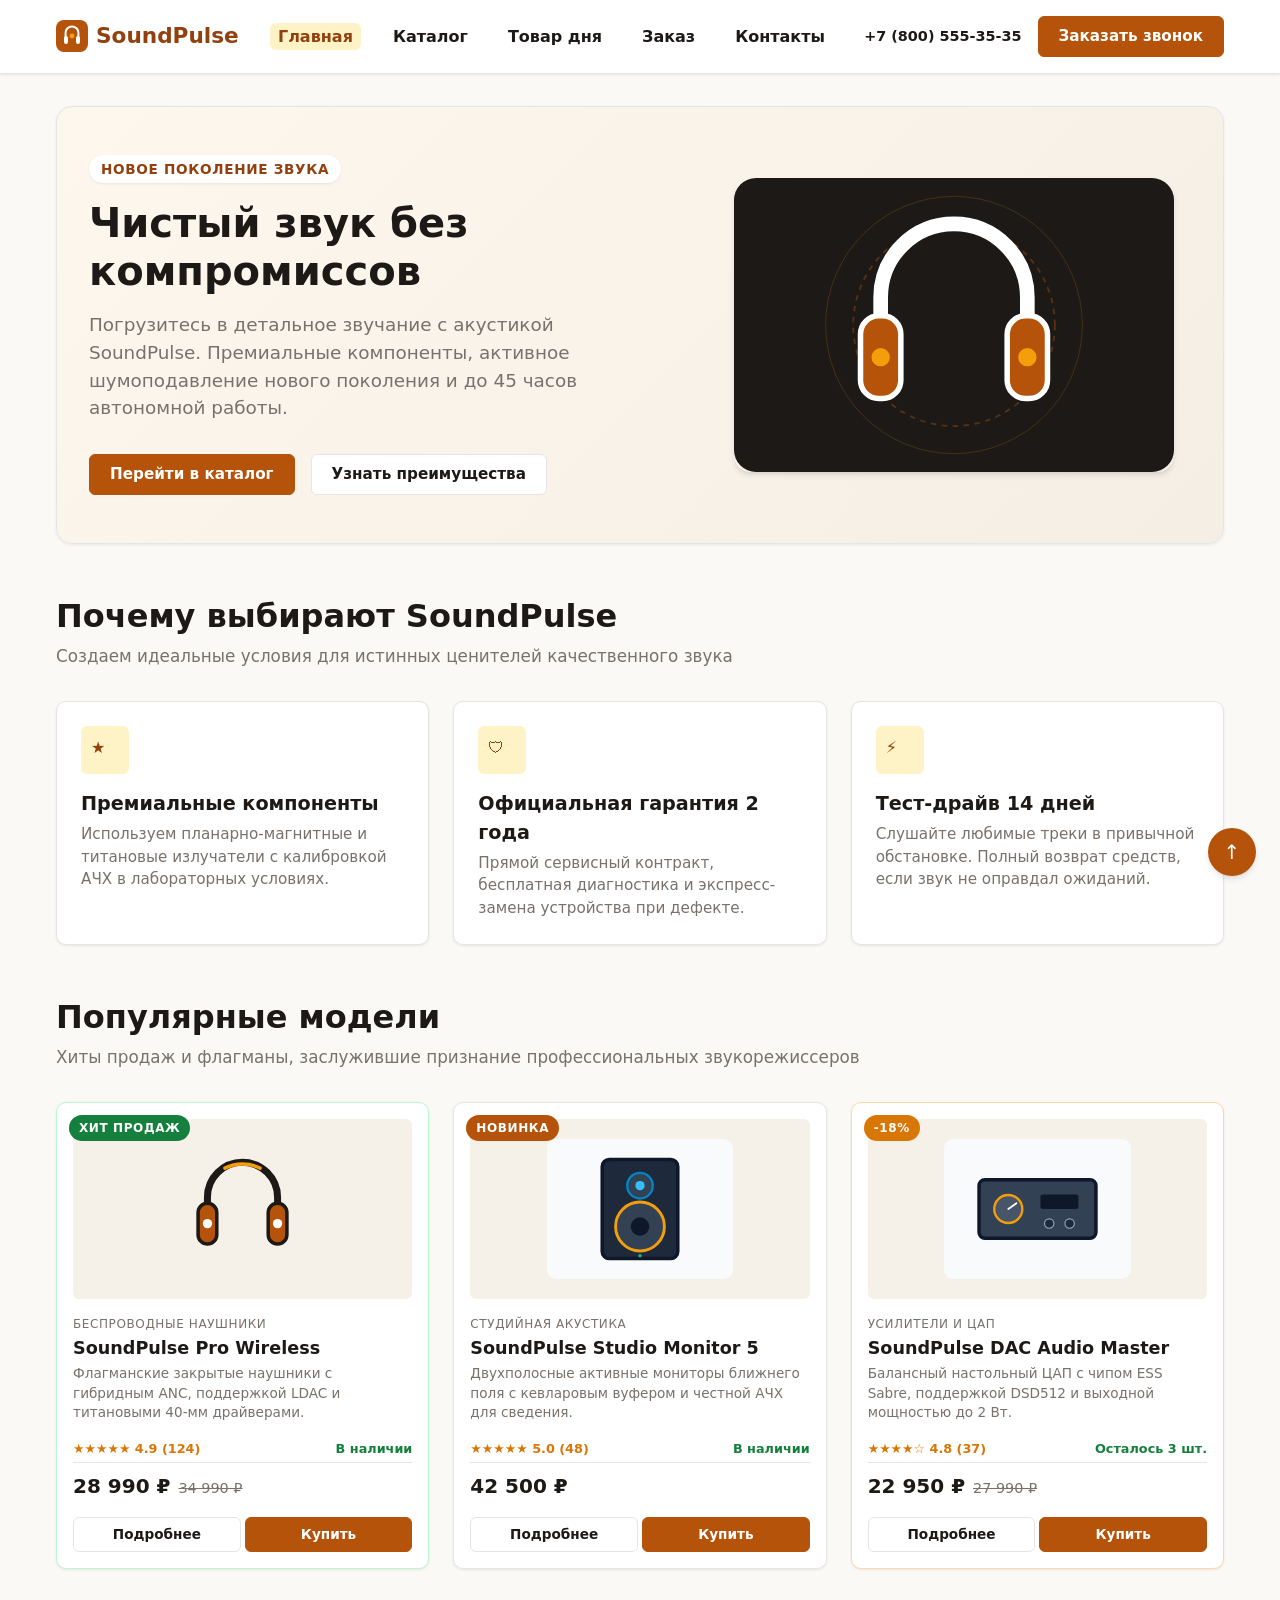
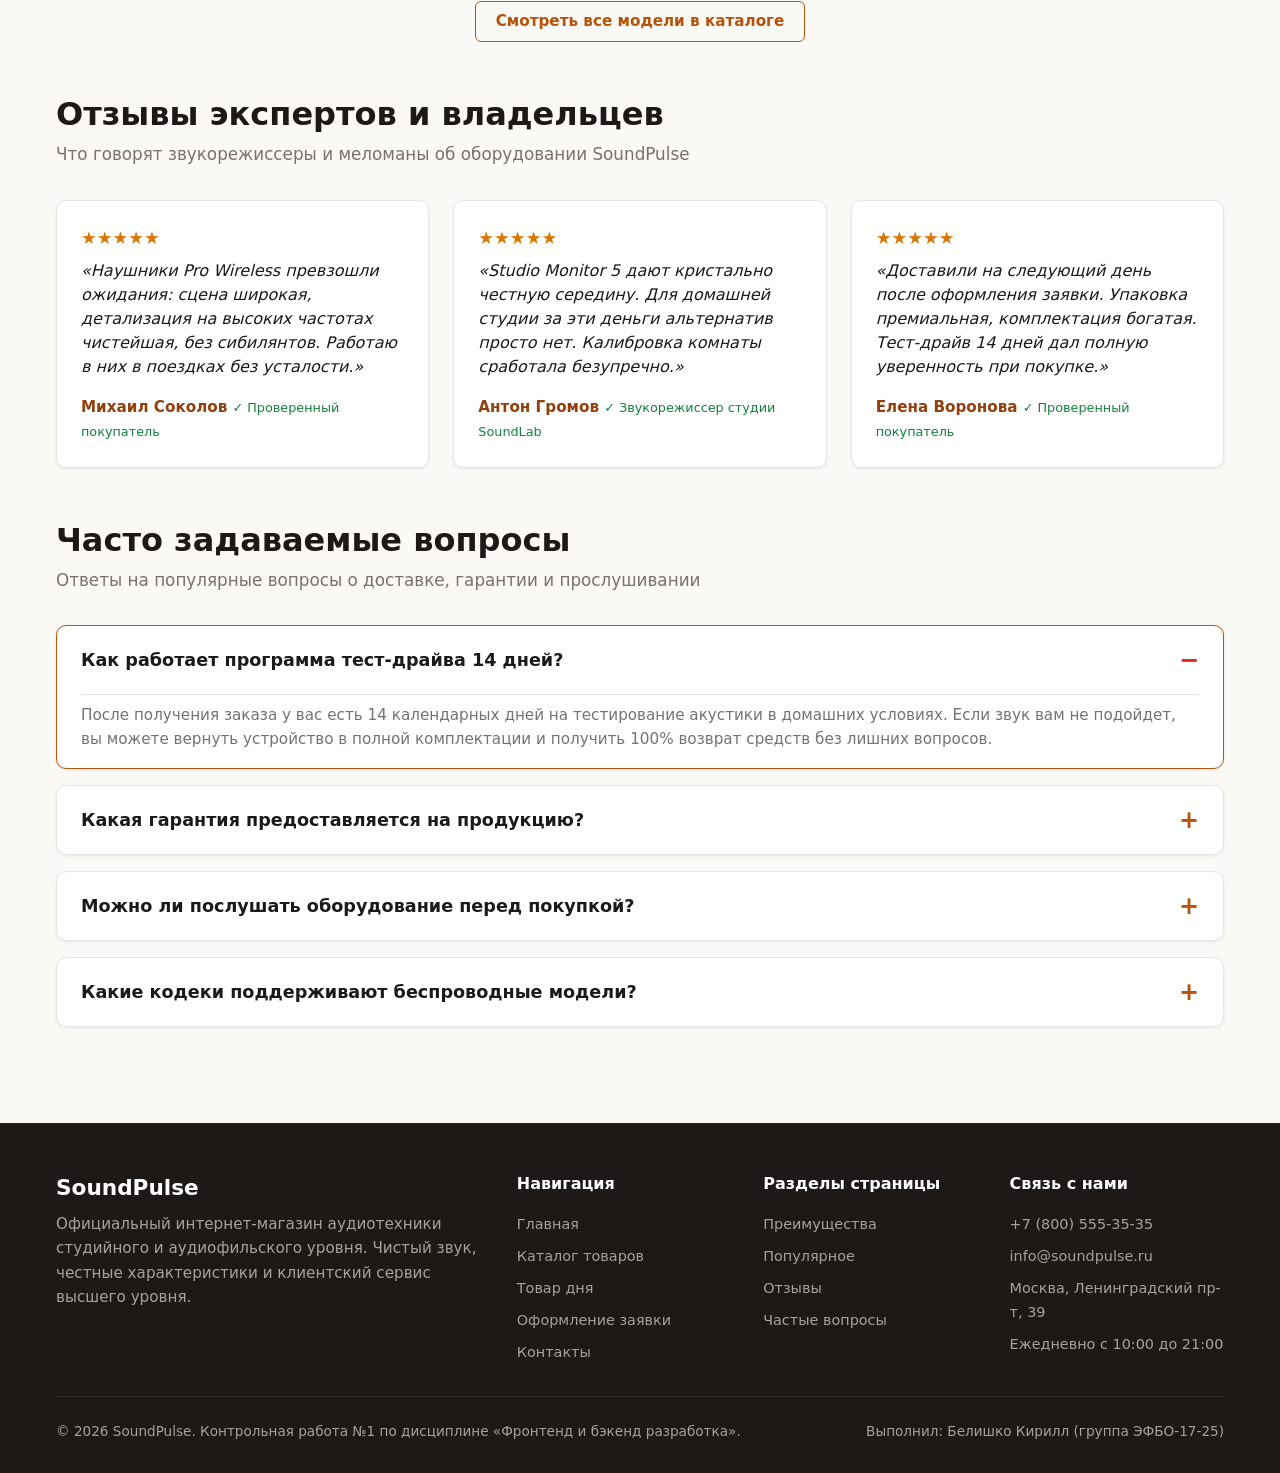
==== index.html @ 3b82e691 "feat: инициализировать проект kr4-js-shop на основе КР №3" ====
<!DOCTYPE html>
<html lang="ru">
<head>
  <meta charset="UTF-8">
  <meta name="viewport" content="width=device-width, initial-scale=1.0">
  <title>SoundPulse — Магазин аудиофильской техники и акустики</title>
  <meta name="description" content="Интернет-магазин премиальной аудиотехники SoundPulse: беспроводные наушники, студийные мониторы, усилители ЦАП с официальной гарантией.">
  <link rel="stylesheet" href="css/style.css">
  <link rel="stylesheet" href="css/responsive.css">
</head>
<body>
  <!-- Ссылка быстрого перехода к содержимому для скринридеров и клавиатурной навигации -->
  <a href="#main-content" class="skip-link">Перейти к основному содержимому</a>

  <!-- Сквозная шапка сайта с навигацией -->
  <header class="site-header">
    <div class="container site-header__inner">
      <a href="index.html" class="site-header__logo" aria-label="На главную SoundPulse">
        <img src="images/logo.svg" alt="Логотип SoundPulse" width="36" height="36" class="site-header__logo-icon">
        <span>SoundPulse</span>
      </a>

      
      <!-- Кнопка мобильного гамбургер-меню -->
      <button class="nav-toggle" type="button" aria-expanded="false" aria-controls="primary-nav" aria-label="Открыть меню навигации">
        <span class="nav-toggle__bar" aria-hidden="true"></span>
        <span class="nav-toggle__bar" aria-hidden="true"></span>
        <span class="nav-toggle__bar" aria-hidden="true"></span>
      </button>

      <nav id="primary-nav" class="site-nav" aria-label="Основная навигация">
        <ul class="site-nav__list">
          <li class="site-nav__item">
            <a href="index.html" class="site-nav__link site-nav__link--active" aria-current="page">Главная</a>
          </li>
          <li class="site-nav__item">
            <a href="catalog.html" class="site-nav__link">Каталог</a>
          </li>
          <li class="site-nav__item">
            <a href="product.html" class="site-nav__link">Товар дня</a>
          </li>
          <li class="site-nav__item">
            <a href="order.html" class="site-nav__link">Заказ</a>
          </li>
          <li class="site-nav__item">
            <a href="contacts.html" class="site-nav__link">Контакты</a>
          </li>
        </ul>
      </nav>

      <div class="site-header__contacts">
        <a href="tel:+78005553535" class="site-header__phone">+7 (800) 555-35-35</a>
        <button type="button" class="button button--primary js-open-modal">Заказать звонок</button>
      </div>
    </div>
  </header>

  <!-- Единственный тег main на странице -->
  <main id="main-content" class="main-content" tabindex="-1">
    <div class="container">

      <!-- Главный промо-баннер с быстрым переходом -->
      <section class="hero" aria-labelledby="hero-title">
        <div class="hero__content">
          <span class="hero__badge">Новое поколение звука</span>
          <h1 id="hero-title" class="hero__title">Чистый звук без компромиссов</h1>
          <p class="hero__description">
            Погрузитесь в детальное звучание с акустикой SoundPulse. Премиальные компоненты, активное шумоподавление нового поколения и до 45 часов автономной работы.
          </p>
          <div class="hero__actions">
            <a href="catalog.html" class="button button--primary">Перейти в каталог</a>
            <a href="#advantages" class="button button--secondary">Узнать преимущества</a>
          </div>
        </div>
        <div class="hero__media">
          <picture class="hero__picture">
            <source media="(min-width: 768px)" srcset="images/hero-sound.svg">
            <img src="images/hero-sound.svg" alt="Премиальные наушники SoundPulse" class="hero__image" width="480" height="320" loading="eager">
          </picture>
        </div>
      </section>

      <!-- Преимущества магазина и якорный переход -->
      <section id="advantages" class="content-section" aria-labelledby="advantages-title">
        <h2 id="advantages-title" class="section-title">Почему выбирают SoundPulse</h2>
        <p class="section-subtitle">Создаем идеальные условия для истинных ценителей качественного звука</p>

        <div class="advantages-grid">
          <div class="advantage-card">
            <div class="advantage-card__icon" aria-hidden="true">★</div>
            <h3 class="advantage-card__title">Премиальные компоненты</h3>
            <p class="advantage-card__text">
              Используем планарно-магнитные и титановые излучатели с калибровкой АЧХ в лабораторных условиях.
            </p>
          </div>

          <div class="advantage-card">
            <div class="advantage-card__icon" aria-hidden="true">🛡</div>
            <h3 class="advantage-card__title">Официальная гарантия 2 года</h3>
            <p class="advantage-card__text">
              Прямой сервисный контракт, бесплатная диагностика и экспресс-замена устройства при дефекте.
            </p>
          </div>

          <div class="advantage-card">
            <div class="advantage-card__icon" aria-hidden="true">⚡</div>
            <h3 class="advantage-card__title">Тест-драйв 14 дней</h3>
            <p class="advantage-card__text">
              Слушайте любимые треки в привычной обстановке. Полный возврат средств, если звук не оправдал ожиданий.
            </p>
          </div>
        </div>
      </section>

      <!-- Популярные товары каталога -->
      <section id="popular" class="content-section" aria-labelledby="popular-title">
        <h2 id="popular-title" class="section-title">Популярные модели</h2>
        <p class="section-subtitle">Хиты продаж и флагманы, заслужившие признание профессиональных звукорежиссеров</p>

        <div class="cards-grid">
          <!-- Карточка 1: Флагманские наушники (Хит продаж) -->
          <article class="product-card product-card--hit">
            <span class="product-card__badge product-card__badge--hit">Хит продаж</span>
            <div class="product-card__image-wrap">
              <img src="images/headphones-pro.svg" alt="Беспроводные наушники SoundPulse Pro Wireless" class="product-card__image" width="320" height="240" loading="lazy">
            </div>
            <div class="product-card__body">
              <span class="product-card__category">Беспроводные наушники</span>
              <h3 class="product-card__title">SoundPulse Pro Wireless</h3>
              <p class="product-card__description">
                Флагманские закрытые наушники с гибридным ANC, поддержкой LDAC и титановыми 40-мм драйверами.
              </p>
              <div class="product-card__meta">
                <span class="product-card__rating">★★★★★ 4.9 (124)</span>
                <span class="product-card__stock">В наличии</span>
              </div>
              <div class="product-card__pricing">
                <span class="product-card__price">28 990 ₽</span>
                <span class="product-card__price-old">34 990 ₽</span>
              </div>
              <div class="product-card__actions">
                <a href="product.html" class="button button--secondary product-card__button">Подробнее</a>
                <a href="order.html?product=SoundPulse-Pro-Wireless" class="button button--primary product-card__button">Купить</a>
              </div>
            </div>
          </article>

          <!-- Карточка 2: Студийные мониторы (Новинка) -->
          <article class="product-card">
            <span class="product-card__badge product-card__badge--new">Новинка</span>
            <div class="product-card__image-wrap">
              <img src="images/studio-monitors.svg" alt="Студийные мониторы SoundPulse Studio Monitor 5" class="product-card__image" width="320" height="240" loading="lazy">
            </div>
            <div class="product-card__body">
              <span class="product-card__category">Студийная акустика</span>
              <h3 class="product-card__title">SoundPulse Studio Monitor 5</h3>
              <p class="product-card__description">
                Двухполосные активные мониторы ближнего поля с кевларовым вуфером и честной АЧХ для сведения.
              </p>
              <div class="product-card__meta">
                <span class="product-card__rating">★★★★★ 5.0 (48)</span>
                <span class="product-card__stock">В наличии</span>
              </div>
              <div class="product-card__pricing">
                <span class="product-card__price">42 500 ₽</span>
              </div>
              <div class="product-card__actions">
                <a href="product.html" class="button button--secondary product-card__button">Подробнее</a>
                <a href="order.html?product=SoundPulse-Studio-5" class="button button--primary product-card__button">Купить</a>
              </div>
            </div>
          </article>

          <!-- Карточка 3: Усилитель ЦАП (Скидка) -->
          <article class="product-card product-card--discount">
            <span class="product-card__badge product-card__badge--discount">-18%</span>
            <div class="product-card__image-wrap">
              <img src="images/dac-amp.svg" alt="ЦАП и усилитель SoundPulse DAC Audio Master" class="product-card__image" width="320" height="240" loading="lazy">
            </div>
            <div class="product-card__body">
              <span class="product-card__category">Усилители и ЦАП</span>
              <h3 class="product-card__title">SoundPulse DAC Audio Master</h3>
              <p class="product-card__description">
                Балансный настольный ЦАП с чипом ESS Sabre, поддержкой DSD512 и выходной мощностью до 2 Вт.
              </p>
              <div class="product-card__meta">
                <span class="product-card__rating">★★★★☆ 4.8 (37)</span>
                <span class="product-card__stock">Осталось 3 шт.</span>
              </div>
              <div class="product-card__pricing">
                <span class="product-card__price">22 950 ₽</span>
                <span class="product-card__price-old">27 990 ₽</span>
              </div>
              <div class="product-card__actions">
                <a href="product.html" class="button button--secondary product-card__button">Подробнее</a>
                <a href="order.html?product=SoundPulse-DAC-Master" class="button button--primary product-card__button">Купить</a>
              </div>
            </div>
          </article>
        </div>

        <div class="catalog-more">
          <a href="catalog.html" class="button button--outline">Смотреть все модели в каталоге</a>
        </div>
      </section>

      <!-- Отзывы покупателей с цитатами и рейтингом -->
      <section id="reviews" class="content-section" aria-labelledby="reviews-title">
        <h2 id="reviews-title" class="section-title">Отзывы экспертов и владельцев</h2>
        <p class="section-subtitle">Что говорят звукорежиссеры и меломаны об оборудовании SoundPulse</p>

        <div class="reviews-grid">
          <article class="review-card">
            <div class="review-card__stars" aria-label="Оценка 5 из 5">★★★★★</div>
            <p class="review-card__text">
              «Наушники Pro Wireless превзошли ожидания: сцена широкая, детализация на высоких частотах чистейшая, без сибилянтов. Работаю в них в поездках без усталости.»
            </p>
            <div class="review-card__footer">
              <span class="review-card__author">Михаил Соколов</span>
              <span class="review-card__verified">✓ Проверенный покупатель</span>
            </div>
          </article>

          <article class="review-card">
            <div class="review-card__stars" aria-label="Оценка 5 из 5">★★★★★</div>
            <p class="review-card__text">
              «Studio Monitor 5 дают кристально честную середину. Для домашней студии за эти деньги альтернатив просто нет. Калибровка комнаты сработала безупречно.»
            </p>
            <div class="review-card__footer">
              <span class="review-card__author">Антон Громов</span>
              <span class="review-card__verified">✓ Звукорежиссер студии SoundLab</span>
            </div>
          </article>

          <article class="review-card">
            <div class="review-card__stars" aria-label="Оценка 5 из 5">★★★★★</div>
            <p class="review-card__text">
              «Доставили на следующий день после оформления заявки. Упаковка премиальная, комплектация богатая. Тест-драйв 14 дней дал полную уверенность при покупке.»
            </p>
            <div class="review-card__footer">
              <span class="review-card__author">Елена Воронова</span>
              <span class="review-card__verified">✓ Проверенный покупатель</span>
            </div>
          </article>
        </div>
      </section>

      <!-- Аккордеон часто задаваемых вопросов на тегах details и summary -->
      <section id="faq" class="content-section" aria-labelledby="faq-title">
        <h2 id="faq-title" class="section-title">Часто задаваемые вопросы</h2>
        <p class="section-subtitle">Ответы на популярные вопросы о доставке, гарантии и прослушивании</p>

        <div class="faq-list">
          <details class="faq-item" open>
            <summary class="faq-item__question">Как работает программа тест-драйва 14 дней?</summary>
            <p class="faq-item__answer">
              После получения заказа у вас есть 14 календарных дней на тестирование акустики в домашних условиях. Если звук вам не подойдет, вы можете вернуть устройство в полной комплектации и получить 100% возврат средств без лишних вопросов.
            </p>
          </details>

          <details class="faq-item">
            <summary class="faq-item__question">Какая гарантия предоставляется на продукцию?</summary>
            <p class="faq-item__answer">
              На всю технику SoundPulse действует официальная гарантия 2 года с даты покупки. При наступлении гарантийного случая мы организуем бесплатный забор курьером и ремонт в авторизованном сервисном центре.
            </p>
          </details>

          <details class="faq-item">
            <summary class="faq-item__question">Можно ли послушать оборудование перед покупкой?</summary>
            <p class="faq-item__answer">
              Да, в нашем шоуруме в Москве (Ленинградский проспект, 39) оборудована звукоизолированная комната прослушивания со всеми моделями наушников, усилителей и мониторов.
            </p>
          </details>

          <details class="faq-item">
            <summary class="faq-item__question">Какие кодеки поддерживают беспроводные модели?</summary>
            <p class="faq-item__answer">
              Флагманские модели поддерживают кодеки высокого разрешения LDAC, aptX HD, AAC и SBC, что позволяет передавать несжатый поток до 990 кбит/с при 24 бит/96 кГц.
            </p>
          </details>
        </div>
      </section>

    </div>
  </main>

  <!-- Нативное модальное окно быстрого заказа на теге dialog -->
  <dialog id="order-modal" class="modal" aria-labelledby="modal-title">
    <div class="modal__inner">
      <div class="modal__header">
        <h2 id="modal-title" class="modal__title">Быстрый заказ</h2>
        <button type="button" class="modal__close js-close-modal" aria-label="Закрыть модальное окно">&times;</button>
      </div>
      <form class="order-form" action="order.html" method="get">
        <div class="order-form__field">
          <label for="modal-name" class="order-form__label">Ваше имя <span class="order-form__required">*</span></label>
          <input type="text" id="modal-name" name="name" class="order-form__input" placeholder="Иван Петров" required>
        </div>
        <div class="order-form__field">
          <label for="modal-phone" class="order-form__label">Телефон <span class="order-form__required">*</span></label>
          <input type="tel" id="modal-phone" name="phone" class="order-form__input" placeholder="+7 (___) ___-__-__" required>
        </div>
        <div class="order-form__field">
          <label for="modal-product" class="order-form__label">Интересующая модель</label>
          <select id="modal-product" name="product" class="order-form__select">
            <option value="SoundPulse Pro Wireless">SoundPulse Pro Wireless</option>
            <option value="SoundPulse Studio 5">SoundPulse Studio Monitor 5</option>
            <option value="SoundPulse DAC Audio Master">SoundPulse DAC Audio Master</option>
          </select>
        </div>
        <div class="order-form__checkbox-field">
          <input type="checkbox" id="modal-consent" name="consent" required>
          <label for="modal-consent" class="order-form__label">Согласен на обработку персональных данных</label>
        </div>
        <div class="order-form__actions">
          <button type="button" class="button button--secondary js-close-modal">Отмена</button>
          <button type="submit" class="button button--primary">Заказать звонок</button>
        </div>
      </form>
    </div>
  </dialog>

  <!-- Фиксированная кнопка возврата к началу страницы -->
  <a href="#top" class="scroll-top-btn" aria-label="Вернуться к началу страницы">↑</a>

  <!-- Подвал сайта с дублирующей навигацией и контактами -->
  <footer id="contacts" class="site-footer">
    <div class="container">
      <div class="site-footer__inner">
        <div class="site-footer__brand">
          <h3 class="site-footer__brand-title">SoundPulse</h3>
          <p class="site-footer__description">
            Официальный интернет-магазин аудиотехники студийного и аудиофильского уровня. Чистый звук, честные характеристики и клиентский сервис высшего уровня.
          </p>
        </div>

        <div class="site-footer__col">
          <h4 class="site-footer__col-title">Навигация</h4>
          <ul class="site-footer__nav-list">
            <li><a href="index.html" class="site-footer__nav-link">Главная</a></li>
            <li><a href="catalog.html" class="site-footer__nav-link">Каталог товаров</a></li>
            <li><a href="product.html" class="site-footer__nav-link">Товар дня</a></li>
            <li><a href="order.html" class="site-footer__nav-link">Оформление заявки</a></li>
            <li><a href="contacts.html" class="site-footer__nav-link">Контакты</a></li>
          </ul>
        </div>

        <div class="site-footer__col">
          <h4 class="site-footer__col-title">Разделы страницы</h4>
          <ul class="site-footer__nav-list">
            <li><a href="index.html#advantages" class="site-footer__nav-link">Преимущества</a></li>
            <li><a href="index.html#popular" class="site-footer__nav-link">Популярное</a></li>
            <li><a href="index.html#reviews" class="site-footer__nav-link">Отзывы</a></li>
            <li><a href="index.html#faq" class="site-footer__nav-link">Частые вопросы</a></li>
          </ul>
        </div>

        <div class="site-footer__col">
          <h4 class="site-footer__col-title">Связь с нами</h4>
          <ul class="site-footer__nav-list">
            <li><a href="tel:+78005553535" class="site-footer__nav-link">+7 (800) 555-35-35</a></li>
            <li><a href="mailto:info@soundpulse.ru" class="site-footer__nav-link">info@soundpulse.ru</a></li>
            <li><span class="site-footer__nav-link">Москва, Ленинградский пр-т, 39</span></li>
            <li><span class="site-footer__nav-link">Ежедневно с 10:00 до 21:00</span></li>
          </ul>
        </div>
      </div>

      <div class="site-footer__bottom">
        <p>© 2026 SoundPulse. Контрольная работа №1 по дисциплине «Фронтенд и бэкенд разработка».</p>
        <p>Выполнил: Белишко Кирилл (группа ЭФБО-17-25)</p>
      </div>
    </div>
  </footer>

  <script src="js/main.js"></script>
</body>
</html>
---- css/style.css ----
/* Переменные дизайн-системы магазина */
:root {
  --color-bg: #faf9f6;
  --color-surface: #ffffff;
  --color-text: #1c1917;
  --color-text-muted: #78716c;
  --color-primary: #b45309;
  --color-primary-dark: #92400e;
  --color-primary-light: #fef3c7;
  --color-accent: #d97706;
  --color-accent-dark: #b45309;
  --color-border: #e7e5e4;
  --color-danger: #dc2626;
  --color-success: #15803d;

  --font-base: system-ui, -apple-system, BlinkMacSystemFont, "Segoe UI", Roboto, "Helvetica Neue", Arial, sans-serif;
  --font-line-height: 1.5;

  --space-xs: 4px;
  --space-sm: 8px;
  --space-md: 16px;
  --space-lg: 24px;
  --space-xl: 32px;
  --space-xxl: 48px;

  --radius-sm: 6px;
  --radius-md: 10px;
  --radius-lg: 16px;
  --radius-full: 9999px;

  --shadow-sm: 0 1px 3px rgba(0, 0, 0, 0.08);
  --shadow-md: 0 4px 6px -1px rgba(0, 0, 0, 0.1), 0 2px 4px -2px rgba(0, 0, 0, 0.08);
  --shadow-lg: 0 10px 15px -3px rgba(0, 0, 0, 0.1), 0 4px 6px -4px rgba(0, 0, 0, 0.08);

  --transition-fast: 0.15s ease;
  --transition-base: 0.25s ease;
}

*,
*::before,
*::after {
  box-sizing: border-box;
  margin: 0;
  padding: 0;
}

html {
  font-size: 16px;
  scroll-behavior: smooth;
}

body {
  font-family: var(--font-base);
  line-height: var(--font-line-height);
  color: var(--color-text);
  background-color: var(--color-bg);
  min-height: 100vh;
  display: flex;
  flex-direction: column;
}

img {
  max-width: 100%;
  height: auto;
  display: block;
}

a {
  color: var(--color-primary);
  text-decoration: none;
  transition: color var(--transition-fast);
}

a:hover {
  color: var(--color-primary-dark);
}

ul, ol {
  list-style: none;
}

.container {
  width: 100%;
  max-width: 1200px;
  margin-left: auto;
  margin-right: auto;
  padding-left: var(--space-md);
  padding-right: var(--space-md);
}

.main-content {
  flex: 1 0 auto;
  padding-top: var(--space-xl);
  padding-bottom: var(--space-xxl);
}

/* Кнопки и состояния интерактивных элементов */
.button {
  display: inline-flex;
  align-items: center;
  justify-content: center;
  gap: var(--space-sm);
  padding: 10px 20px;
  font-family: inherit;
  font-size: 0.95rem;
  font-weight: 600;
  line-height: 1.25;
  text-align: center;
  white-space: nowrap;
  vertical-align: middle;
  cursor: pointer;
  user-select: none;
  border: 1px solid transparent;
  border-radius: var(--radius-sm);
  transition: background-color var(--transition-fast), border-color var(--transition-fast), color var(--transition-fast), box-shadow var(--transition-fast);
}

.button--primary {
  color: #ffffff;
  background-color: var(--color-primary);
  border-color: var(--color-primary);
}

.button--primary:hover {
  background-color: var(--color-primary-dark);
  border-color: var(--color-primary-dark);
  color: #ffffff;
}

.button--secondary {
  color: var(--color-text);
  background-color: #ffffff;
  border-color: var(--color-border);
}

.button--secondary:hover {
  background-color: var(--color-bg);
  border-color: var(--color-text-muted);
}

.button--accent {
  color: #ffffff;
  background-color: var(--color-accent);
  border-color: var(--color-accent);
}

.button--accent:hover {
  background-color: var(--color-accent-dark);
  border-color: var(--color-accent-dark);
}

.button--outline {
  color: var(--color-primary);
  background-color: transparent;
  border-color: var(--color-primary);
}

.button--outline:hover {
  background-color: var(--color-primary);
  color: #ffffff;
}

.button:focus-visible,
a:focus-visible,
input:focus-visible,
select:focus-visible,
textarea:focus-visible,
summary:focus-visible {
  outline: 2px solid var(--color-primary);
  outline-offset: 3px;
}

button:disabled,
.button--disabled,
.button:disabled:hover {
  opacity: 0.6;
  cursor: not-allowed;
  box-shadow: none;
  pointer-events: none;
}

/* Шапка сайта и сквозная навигация */
.site-header {
  position: sticky;
  top: 0;
  z-index: 100;
  background-color: var(--color-surface);
  border-bottom: 1px solid var(--color-border);
  box-shadow: var(--shadow-sm);
}

.site-header__inner {
  display: flex;
  align-items: center;
  justify-content: space-between;
  padding-top: var(--space-md);
  padding-bottom: var(--space-md);
  gap: var(--space-md);
}

.site-header__logo {
  display: flex;
  align-items: center;
  gap: var(--space-sm);
  font-size: 1.35rem;
  font-weight: 800;
  color: var(--color-primary-dark);
  text-decoration: none;
}

.site-header__logo-icon {
  width: 32px;
  height: 32px;
  fill: var(--color-primary);
}

.site-header__contacts {
  display: flex;
  align-items: center;
  gap: var(--space-md);
  font-size: 0.9rem;
}

.site-header__phone {
  font-weight: 600;
  color: var(--color-text);
}

.site-nav__list {
  display: flex;
  align-items: center;
  gap: var(--space-md);
}

.site-nav__link {
  font-weight: 600;
  color: var(--color-text);
  padding: var(--space-xs) var(--space-sm);
  border-radius: var(--radius-sm);
  transition: color var(--transition-fast), background-color var(--transition-fast);
}

.site-nav__link:hover {
  color: var(--color-primary);
  background-color: var(--color-primary-light);
}

.site-nav__link--active {
  color: var(--color-primary-dark);
  background-color: var(--color-primary-light);
  pointer-events: default;
}

/* Навигационная цепочка хлебных крошек */
.breadcrumbs {
  margin-bottom: var(--space-lg);
  font-size: 0.9rem;
}

.breadcrumbs__list {
  display: flex;
  align-items: center;
  flex-wrap: wrap;
  gap: var(--space-sm);
}

.breadcrumbs__item {
  display: flex;
  align-items: center;
  gap: var(--space-sm);
  color: var(--color-text-muted);
}

.breadcrumbs__item:not(:last-child)::after {
  content: "/";
  color: var(--color-border);
}

.breadcrumbs__link {
  color: var(--color-text-muted);
}

.breadcrumbs__link:hover {
  color: var(--color-primary);
  text-decoration: underline;
}

.breadcrumbs__item--current {
  color: var(--color-text);
  font-weight: 600;
}

/* Главный промо-баннер */
.hero {
  display: flex;
  align-items: center;
  justify-content: space-between;
  gap: var(--space-xxl);
  background: linear-gradient(135deg, #fef7ee 0%, #f4eee5 100%);
  border-radius: var(--radius-lg);
  padding: var(--space-xxl) var(--space-xl);
  margin-bottom: var(--space-xxl);
  box-shadow: var(--shadow-sm);
  border: 1px solid var(--color-border);
}

.hero__content {
  flex: 1 1 55%;
  display: flex;
  flex-direction: column;
  align-items: flex-start;
  gap: var(--space-md);
}

.hero__badge {
  display: inline-block;
  padding: 4px 12px;
  font-size: 0.85rem;
  font-weight: 700;
  text-transform: uppercase;
  letter-spacing: 0.05em;
  color: var(--color-primary-dark);
  background-color: #ffffff;
  border-radius: var(--radius-full);
  box-shadow: var(--shadow-sm);
}

.hero__title {
  font-size: 2.5rem;
  font-weight: 800;
  line-height: 1.2;
  color: var(--color-text);
}

.hero__description {
  font-size: 1.15rem;
  color: var(--color-text-muted);
}

.hero__actions {
  display: flex;
  gap: var(--space-md);
  margin-top: var(--space-md);
  flex-wrap: wrap;
}

.hero__media {
  flex: 1 1 45%;
  display: flex;
  justify-content: center;
  align-items: center;
}

.hero__image {
  width: 100%;
  max-width: 440px;
  height: auto;
  border-radius: var(--radius-lg);
  box-shadow: var(--shadow-md);
}

@media (max-width: 860px) {
  .hero {
    flex-direction: column;
    text-align: center;
    gap: var(--space-xl);
  }

  .hero__content {
    align-items: center;
  }

  .hero__actions {
    justify-content: center;
  }

  .hero__media {
    margin-top: var(--space-lg);
  }
}

/* Секции и сетки контента */
.content-section {
  scroll-margin-top: 90px;
  margin-bottom: var(--space-xxl);
}

.section-title {
  font-size: 2rem;
  font-weight: 800;
  margin-bottom: var(--space-xs);
  color: var(--color-text);
}

.section-subtitle {
  color: var(--color-text-muted);
  margin-bottom: var(--space-xl);
  font-size: 1.05rem;
}

.advantages-grid {
  display: grid;
  grid-template-columns: repeat(auto-fit, minmax(260px, 1fr));
  gap: var(--space-lg);
  margin-bottom: var(--space-xxl);
}

.advantage-card {
  background-color: var(--color-surface);
  padding: var(--space-lg);
  border-radius: var(--radius-md);
  border: 1px solid var(--color-border);
  box-shadow: var(--shadow-sm);
  transition: transform var(--transition-fast), box-shadow var(--transition-fast);
}

.advantage-card:hover {
  transform: translateY(-4px);
  box-shadow: var(--shadow-md);
}

.advantage-card__icon {
  width: 48px;
  height: 48px;
  margin-bottom: var(--space-md);
  padding: 10px;
  background-color: var(--color-primary-light);
  color: var(--color-primary-dark);
  border-radius: var(--radius-sm);
}

.advantage-card__title {
  font-size: 1.2rem;
  font-weight: 700;
  margin-bottom: var(--space-xs);
}

.advantage-card__text {
  color: var(--color-text-muted);
  font-size: 0.95rem;
}

/* Сетка карточек для витрины популярных товаров */
.cards-grid {
  display: grid;
  grid-template-columns: repeat(3, 1fr);
  gap: var(--space-lg);
  margin-bottom: var(--space-xl);
}

@media (max-width: 960px) {
  .cards-grid {
    grid-template-columns: repeat(auto-fit, minmax(260px, 1fr));
  }
}

.catalog-more {
  display: flex;
  justify-content: center;
  margin-top: var(--space-xl);
}

/* Карточка товара в каталоге */
.product-card {
  position: relative; /* Контекст для абсолютного бейджа */
  background-color: var(--color-surface);
  border: 1px solid var(--color-border);
  border-radius: var(--radius-md);
  padding: var(--space-md);
  display: flex;
  flex-direction: column;
  justify-content: space-between;
  box-shadow: var(--shadow-sm);
  transition: transform var(--transition-fast), box-shadow var(--transition-fast), border-color var(--transition-fast);
}

.product-card:hover {
  transform: translateY(-4px);
  box-shadow: var(--shadow-md);
  border-color: var(--color-primary);
}

.product-card--discount {
  border-color: #fed7aa;
}

.product-card--hit {
  border-color: #bbf7d0;
}

.product-card__badge {
  position: absolute; /* Бейдж поверх изображения товара */
  top: 12px;
  left: 12px;
  z-index: 5;
  padding: 4px 10px;
  border-radius: var(--radius-full);
  font-size: 0.75rem;
  font-weight: 700;
  text-transform: uppercase;
  letter-spacing: 0.05em;
  color: #ffffff;
}

.product-card__badge--hit {
  background-color: var(--color-success);
}

.product-card__badge--new {
  background-color: var(--color-primary);
}

.product-card__badge--discount {
  background-color: var(--color-accent);
}

.product-card__image-wrap {
  width: 100%;
  height: 180px;
  background-color: #f5f0e8;
  border-radius: var(--radius-sm);
  margin-bottom: var(--space-md);
  overflow: hidden;
  display: flex;
  align-items: center;
  justify-content: center;
}

.product-card__image {
  max-height: 140px;
  max-width: 85%;
  object-fit: contain;
  transition: transform var(--transition-base);
}

.product-card:hover .product-card__image {
  transform: scale(1.05);
}

.product-card__body {
  display: flex;
  flex-direction: column;
  flex-grow: 1;
}

.product-card__category {
  font-size: 0.75rem;
  text-transform: uppercase;
  letter-spacing: 0.05em;
  color: var(--color-text-muted);
  margin-bottom: var(--space-xs);
}

.product-card__title {
  font-size: 1.1rem;
  font-weight: 700;
  margin-bottom: var(--space-xs);
  line-height: 1.3;
}

.product-card__title-link {
  color: var(--color-text);
}

.product-card__title-link:hover {
  color: var(--color-primary);
}

.product-card__description {
  font-size: 0.85rem;
  color: var(--color-text-muted);
  line-height: 1.45;
  margin-bottom: var(--space-md);
  flex-grow: 1;
}

.product-card__meta {
  display: flex;
  align-items: center;
  justify-content: space-between;
  font-size: 0.8rem;
  margin-bottom: var(--space-sm);
  padding-bottom: var(--space-xs);
  border-bottom: 1px solid var(--color-border);
}

.product-card__rating {
  color: var(--color-accent);
  font-weight: 600;
}

.product-card__stock {
  color: var(--color-success);
  font-weight: 600;
}

.product-card__pricing {
  display: flex;
  align-items: baseline;
  gap: var(--space-sm);
  margin-bottom: var(--space-md);
}

.product-card__price {
  font-size: 1.25rem;
  font-weight: 800;
  color: var(--color-text);
}

.product-card__price-old {
  font-size: 0.9rem;
  color: var(--color-text-muted);
  text-decoration: line-through;
}

.product-card__actions {
  display: flex;
  gap: var(--space-xs);
  margin-top: auto;
}

.product-card__actions .button {
  flex: 1;
  padding: 8px 12px;
  font-size: 0.85rem;
}

/* Каталог товаров и фильтрация */
.catalog-layout {
  display: grid;
  grid-template-columns: 280px 1fr;
  gap: var(--space-xl);
  align-items: start;
}

.catalog-filter {
  position: sticky; /* Фиксация фильтра при скролле */
  top: 90px;
  background-color: var(--color-surface);
  border: 1px solid var(--color-border);
  border-radius: var(--radius-md);
  padding: var(--space-lg);
  box-shadow: var(--shadow-sm);
}

.catalog-filter__title {
  font-size: 1.25rem;
  font-weight: 700;
  margin-bottom: var(--space-md);
  padding-bottom: var(--space-sm);
  border-bottom: 1px solid var(--color-border);
}

.catalog-filter__group {
  margin-bottom: var(--space-lg);
  border: none;
}

.catalog-filter__group-title {
  font-size: 1rem;
  font-weight: 600;
  margin-bottom: var(--space-sm);
  color: var(--color-text);
}

.catalog-filter__item {
  display: flex;
  align-items: center;
  gap: var(--space-sm);
  margin-bottom: var(--space-xs);
  font-size: 0.95rem;
  cursor: pointer;
}

.catalog-filter__item input[type="checkbox"],
.catalog-filter__item input[type="radio"] {
  width: 16px;
  height: 16px;
  accent-color: var(--color-primary);
  cursor: pointer;
}

.catalog-grid {
  display: grid;
  grid-template-columns: repeat(auto-fill, minmax(280px, 1fr));
  gap: var(--space-lg);
}

/* Детальная страница товара и таблица параметров */
.product-details {
  display: grid;
  grid-template-columns: 1fr 1fr;
  gap: var(--space-xxl);
  background-color: var(--color-surface);
  padding: var(--space-xl);
  border-radius: var(--radius-lg);
  border: 1px solid var(--color-border);
  box-shadow: var(--shadow-sm);
  margin-bottom: var(--space-xxl);
}

.product-details__gallery {
  background-color: #f5f0e8;
  border-radius: var(--radius-md);
  padding: var(--space-lg);
  display: flex;
  align-items: center;
  justify-content: center;
}

.product-details__image {
  max-height: 380px;
  object-fit: contain;
}

.product-details__info {
  display: flex;
  flex-direction: column;
  gap: var(--space-md);
}

.product-details__title {
  font-size: 2.2rem;
  font-weight: 800;
  line-height: 1.2;
}

.product-details__status {
  display: inline-flex;
  align-items: center;
  gap: var(--space-xs);
  font-size: 0.9rem;
  font-weight: 600;
  color: var(--color-success);
}

.product-details__status::before {
  content: "";
  display: inline-block;
  width: 8px;
  height: 8px;
  border-radius: 50%;
  background-color: var(--color-success);
}

.product-details__price-box {
  display: flex;
  align-items: baseline;
  gap: var(--space-md);
  padding: var(--space-md) 0;
  border-top: 1px solid var(--color-border);
  border-bottom: 1px solid var(--color-border);
}

.product-details__price {
  font-size: 2rem;
  font-weight: 800;
  color: var(--color-text);
}

.product-details__price-old {
  font-size: 1.2rem;
  color: var(--color-text-muted);
  text-decoration: line-through;
}

.specs-table {
  width: 100%;
  border-collapse: collapse;
  background-color: var(--color-surface);
  border-radius: var(--radius-md);
  overflow: hidden;
  border: 1px solid var(--color-border);
  box-shadow: var(--shadow-sm);
  margin-top: var(--space-lg);
  margin-bottom: var(--space-xxl);
}

.specs-table__caption {
  caption-side: top;
  text-align: left;
  font-size: 1.4rem;
  font-weight: 700;
  margin-bottom: var(--space-md);
  color: var(--color-text);
}

.specs-table__head {
  background-color: #f5f0e8;
}

.specs-table__cell {
  padding: var(--space-md);
  text-align: left;
  border-bottom: 1px solid var(--color-border);
  font-size: 0.95rem;
}

.specs-table__cell--header {
  font-weight: 700;
  color: var(--color-text);
  border-bottom: 2px solid var(--color-border);
}

.specs-table__cell--row-head {
  font-weight: 600;
  color: var(--color-text);
  width: 30%;
  background-color: #faf7f2;
}

.specs-table__row:nth-child(even) {
  background-color: #fdfbf7;
}

.specs-table__row:hover {
  background-color: var(--color-primary-light);
}

/* Поля форм и доступные элементы ввода */
.form-container {
  max-width: 720px;
  margin-left: auto;
  margin-right: auto;
  background-color: var(--color-surface);
  padding: var(--space-xl);
  border-radius: var(--radius-lg);
  border: 1px solid var(--color-border);
  box-shadow: var(--shadow-md);
}

.order-form {
  display: flex;
  flex-direction: column;
  gap: var(--space-xl);
}

.order-form__fieldset {
  border: 1px solid var(--color-border);
  border-radius: var(--radius-md);
  padding: var(--space-lg);
  display: flex;
  flex-direction: column;
  gap: var(--space-md);
}

.order-form__legend {
  font-size: 1.15rem;
  font-weight: 700;
  padding-left: var(--space-sm);
  padding-right: var(--space-sm);
  color: var(--color-primary-dark);
}

.order-form__field {
  display: flex;
  flex-direction: column;
  gap: var(--space-xs);
}

.order-form__label {
  font-size: 0.95rem;
  font-weight: 600;
  color: var(--color-text);
}

.order-form__required {
  color: var(--color-danger);
}

.order-form__input,
.order-form__select,
.order-form__textarea {
  width: 100%;
  padding: 10px 14px;
  font-family: inherit;
  font-size: 1rem;
  border: 1px solid var(--color-border);
  border-radius: var(--radius-sm);
  background-color: #ffffff;
  color: var(--color-text);
  transition: border-color var(--transition-fast), box-shadow var(--transition-fast);
}

.order-form__input:hover,
.order-form__select:hover,
.order-form__textarea:hover {
  border-color: var(--color-text-muted);
}

.order-form__textarea {
  resize: vertical;
  min-height: 110px;
}

.order-form__checkbox-field {
  display: flex;
  align-items: flex-start;
  gap: var(--space-sm);
  cursor: pointer;
}

.order-form__checkbox-field input[type="checkbox"] {
  margin-top: 3px;
  width: 18px;
  height: 18px;
  accent-color: var(--color-primary);
  cursor: pointer;
}

.order-form__actions {
  display: flex;
  justify-content: flex-end;
  gap: var(--space-md);
}

/* Аккордеон часто задаваемых вопросов */
.faq-list {
  display: flex;
  flex-direction: column;
  gap: var(--space-md);
  margin-bottom: var(--space-xxl);
}

.faq-item {
  background-color: var(--color-surface);
  border: 1px solid var(--color-border);
  border-radius: var(--radius-md);
  padding: var(--space-md) var(--space-lg);
  box-shadow: var(--shadow-sm);
  transition: border-color var(--transition-fast);
}

.faq-item[open] {
  border-color: var(--color-primary);
}

.faq-item__question {
  font-size: 1.1rem;
  font-weight: 700;
  cursor: pointer;
  list-style: none;
  display: flex;
  justify-content: space-between;
  align-items: center;
  color: var(--color-text);
}

.faq-item__question::-webkit-details-marker {
  display: none;
}

.faq-item__question::after {
  content: "+";
  font-size: 1.5rem;
  color: var(--color-primary);
  transition: transform var(--transition-fast);
}

.faq-item[open] .faq-item__question::after {
  content: "−";
  color: var(--color-danger);
}

.faq-item__answer {
  margin-top: var(--space-md);
  color: var(--color-text-muted);
  font-size: 0.95rem;
  line-height: 1.6;
  border-top: 1px solid var(--color-border);
  padding-top: var(--space-sm);
}

/* Отзывы покупателей */
.reviews-grid {
  display: grid;
  grid-template-columns: repeat(auto-fit, minmax(300px, 1fr));
  gap: var(--space-lg);
  margin-bottom: var(--space-xxl);
}

.review-card {
  background-color: var(--color-surface);
  border: 1px solid var(--color-border);
  border-radius: var(--radius-md);
  padding: var(--space-lg);
  box-shadow: var(--shadow-sm);
  display: flex;
  flex-direction: column;
  justify-content: space-between;
}

.review-card__stars {
  color: var(--color-accent);
  font-size: 1.1rem;
  margin-bottom: var(--space-sm);
}

.review-card__text {
  font-style: italic;
  color: var(--color-text);
  margin-bottom: var(--space-md);
}

.review-card__author {
  font-weight: 700;
  font-size: 0.95rem;
  color: var(--color-primary-dark);
}

.review-card__verified {
  font-size: 0.8rem;
  color: var(--color-success);
}

/* Контактная информация */
.contacts-layout {
  display: grid;
  grid-template-columns: 1fr 1fr;
  gap: var(--space-xl);
}

.contacts-info {
  background-color: var(--color-surface);
  padding: var(--space-xl);
  border-radius: var(--radius-lg);
  border: 1px solid var(--color-border);
  box-shadow: var(--shadow-sm);
  display: flex;
  flex-direction: column;
  gap: var(--space-lg);
}

.contacts-card {
  padding-bottom: var(--space-md);
  border-bottom: 1px solid var(--color-border);
}

.contacts-card:last-child {
  border-bottom: none;
}

.contacts-card__title {
  font-size: 1.1rem;
  font-weight: 700;
  margin-bottom: var(--space-xs);
  color: var(--color-text);
}

.contacts-card__content {
  color: var(--color-text-muted);
  font-style: normal;
  line-height: 1.6;
}

/* Модальное окно быстрого заказа */
.modal {
  border: none;
  border-radius: var(--radius-lg);
  padding: 0;
  max-width: 520px;
  width: 90%;
  margin: auto;
  box-shadow: var(--shadow-lg);
  background-color: var(--color-surface);
  z-index: 1000;
}

.modal::backdrop {
  background-color: rgba(15, 23, 42, 0.65);
  backdrop-filter: blur(4px);
}

.modal__inner {
  padding: var(--space-xl);
}

.modal__header {
  display: flex;
  align-items: center;
  justify-content: space-between;
  margin-bottom: var(--space-md);
  border-bottom: 1px solid var(--color-border);
  padding-bottom: var(--space-sm);
}

.modal__title {
  font-size: 1.35rem;
  font-weight: 800;
  color: var(--color-text);
}

.modal__close {
  background: none;
  border: none;
  font-size: 1.8rem;
  line-height: 1;
  color: var(--color-text-muted);
  cursor: pointer;
  padding: var(--space-xs);
  border-radius: var(--radius-sm);
  transition: color var(--transition-fast);
}

.modal__close:hover {
  color: var(--color-danger);
}

/* Кнопка быстрого возврата наверх */
.scroll-top-btn {
  position: fixed;
  bottom: 24px;
  right: 24px;
  z-index: 90;
  width: 48px;
  height: 48px;
  border-radius: var(--radius-full);
  background-color: var(--color-primary);
  color: #ffffff;
  border: none;
  box-shadow: var(--shadow-md);
  display: flex;
  align-items: center;
  justify-content: center;
  font-size: 1.25rem;
  cursor: pointer;
  text-decoration: none;
  transition: background-color var(--transition-fast), transform var(--transition-fast);
}

.scroll-top-btn:hover {
  background-color: var(--color-primary-dark);
  transform: translateY(-3px);
  color: #ffffff;
}

/* Подвал сайта */
.site-footer {
  background-color: #1c1917;
  color: #a8a29e;
  padding-top: var(--space-xxl);
  padding-bottom: var(--space-xl);
  border-top: 1px solid #292524;
}

.site-footer__inner {
  display: grid;
  grid-template-columns: 2fr repeat(3, 1fr);
  gap: var(--space-xl);
  margin-bottom: var(--space-xl);
}

.site-footer__brand-title {
  color: #ffffff;
  font-size: 1.35rem;
  font-weight: 800;
  margin-bottom: var(--space-sm);
}

.site-footer__description {
  font-size: 0.95rem;
  line-height: 1.6;
}

.site-footer__col-title {
  color: #ffffff;
  font-size: 1rem;
  font-weight: 700;
  margin-bottom: var(--space-md);
}

.site-footer__nav-list {
  display: flex;
  flex-direction: column;
  gap: var(--space-sm);
}

.site-footer__nav-link {
  color: #a8a29e;
  font-size: 0.9rem;
}

.site-footer__nav-link:hover {
  color: #ffffff;
}

.site-footer__bottom {
  border-top: 1px solid #292524;
  padding-top: var(--space-lg);
  display: flex;
  justify-content: space-between;
  align-items: center;
  font-size: 0.85rem;
}

/* Доступность: скрытый текст для скринридеров */
.visually-hidden {
  position: absolute;
  width: 1px;
  height: 1px;
  margin: -1px;
  padding: 0;
  overflow: hidden;
  clip: rect(0, 0, 0, 0);
  border: 0;
  white-space: nowrap;
}
---- css/responsive.css ----
/* Адаптивные стили и доступность магазина SoundPulse (КР №3) */

/* 1. БАЗОВЫЕ НАСТРОЙКИ ДОСТУПНОСТИ И СБРОС СЕТКИ */

/* Ссылка быстрого перехода к содержимому (Skip Link) */
.skip-link {
  position: absolute;
  top: -100px;
  left: var(--space-md);
  background-color: var(--color-primary);
  color: #ffffff;
  padding: var(--space-sm) var(--space-md);
  border-radius: var(--radius-sm);
  font-weight: 700;
  text-decoration: none;
  z-index: 9999;
  box-shadow: var(--shadow-md);
  transition: top 0.2s ease;
}

.skip-link:focus-visible {
  top: var(--space-md);
  outline: 3px solid var(--color-primary-dark);
  outline-offset: 2px;
}

/* Контрастный клавиатурный фокус по WCAG AA */
:focus-visible {
  outline: 3px solid var(--color-primary);
  outline-offset: 3px;
}

/* Резиновые изображения и медиа */
img,
picture,
video {
  max-width: 100%;
  height: auto;
  display: block;
}

/* Защита от горизонтального скролла всей страницы */
html,
body {
  overflow-x: hidden;
  width: 100%;
}

.container {
  width: 100%;
  max-width: 1200px;
  margin: 0 auto;
  padding-left: var(--space-md);
  padding-right: var(--space-md);
}

/* 2. АДАПТИВНАЯ НАВИГАЦИЯ И ШАПКА */

.nav-toggle {
  display: flex;
  flex-direction: column;
  justify-content: center;
  align-items: center;
  gap: 5px;
  width: 44px;
  height: 44px;
  padding: 8px;
  background: transparent;
  border: 1px solid var(--color-border);
  border-radius: var(--radius-sm);
  cursor: pointer;
  transition: background-color var(--transition-fast), border-color var(--transition-fast);
}

.nav-toggle:hover {
  background-color: var(--color-primary-light);
  border-color: var(--color-primary);
}

.nav-toggle__bar {
  display: block;
  width: 22px;
  height: 2px;
  background-color: var(--color-text);
  border-radius: 2px;
  transition: transform var(--transition-base), opacity var(--transition-base);
}

.nav-toggle[aria-expanded="true"] .nav-toggle__bar:nth-child(1) {
  transform: translateY(7px) rotate(45deg);
}

.nav-toggle[aria-expanded="true"] .nav-toggle__bar:nth-child(2) {
  opacity: 0;
}

.nav-toggle[aria-expanded="true"] .nav-toggle__bar:nth-child(3) {
  transform: translateY(-7px) rotate(-45deg);
}

@media (max-width: 859px) {
  .site-header__inner {
    display: flex;
    justify-content: space-between;
    align-items: center;
    padding: var(--space-sm) 0;
  }

  .site-header__contacts {
    display: none;
  }

  .site-nav {
    display: none;
    position: absolute;
    top: 100%;
    left: 0;
    right: 0;
    background-color: var(--color-surface);
    border-bottom: 2px solid var(--color-primary);
    box-shadow: 0 10px 20px rgba(0, 0, 0, 0.1);
    padding: var(--space-md);
    z-index: 100;
  }

  .site-nav--open {
    display: block;
    animation: fadeInMenu 0.2s ease-out;
  }

  .site-nav__list {
    display: flex;
    flex-direction: column;
    gap: var(--space-xs);
  }

  .site-nav__link {
    display: block;
    padding: var(--space-sm) var(--space-md);
    font-size: 1.05rem;
    border-radius: var(--radius-sm);
    min-height: 44px;
    line-height: 28px;
  }

  .site-nav__link:hover {
    background-color: var(--color-primary-light);
  }
}

@keyframes fadeInMenu {
  from {
    opacity: 0;
    transform: translateY(-8px);
  }
  to {
    opacity: 1;
    transform: translateY(0);
  }
}

@media (min-width: 860px) {
  .nav-toggle {
    display: none;
  }

  .site-nav {
    display: block !important;
  }

  .site-nav__list {
    display: flex;
    flex-direction: row;
    gap: var(--space-lg);
  }
}

/* 3. АДАПТИВНЫЙ HERO-БЛОК */

@media (max-width: 767px) {
  .hero {
    display: flex;
    flex-direction: column;
    text-align: center;
    gap: var(--space-lg);
    padding: var(--space-lg) var(--space-md);
  }

  .hero__title {
    font-size: 1.75rem;
    line-height: 1.25;
  }

  .hero__description {
    font-size: 1rem;
    margin-bottom: var(--space-md);
  }

  .hero__actions {
    display: flex;
    flex-direction: column;
    width: 100%;
    gap: var(--space-sm);
  }

  .hero__actions .button {
    width: 100%;
    min-height: 48px;
    display: flex;
    align-items: center;
    justify-content: center;
  }

  .hero__image {
    max-width: 240px;
    margin: 0 auto;
  }
}

@media (min-width: 768px) and (max-width: 1023px) {
  .hero {
    display: flex;
    flex-direction: row;
    align-items: center;
    padding: var(--space-xl);
    gap: var(--space-xl);
  }

  .hero__title {
    font-size: 2.25rem;
  }

  .hero__image {
    max-width: 320px;
  }
}

/* 4. АДАПТИВНЫЕ СЕТКИ КАРТОЧЕК И ПРЕИМУЩЕСТВ */

@media (max-width: 639px) {
  .cards-grid,
  .advantages-grid,
  .catalog-grid,
  .reviews-grid {
    display: grid !important;
    grid-template-columns: 1fr !important;
    gap: var(--space-md) !important;
  }

  .product-card {
    max-width: 100%;
  }

  .product-card__image-wrapper {
    height: 180px;
  }

  .button {
    min-height: 44px;
  }
}

@media (min-width: 640px) and (max-width: 1023px) {
  .cards-grid,
  .advantages-grid,
  .catalog-grid,
  .reviews-grid {
    display: grid !important;
    grid-template-columns: repeat(2, 1fr) !important;
    gap: var(--space-md) !important;
  }
}

@media (min-width: 1024px) {
  .cards-grid,
  .catalog-grid {
    display: grid !important;
    grid-template-columns: repeat(3, 1fr) !important;
    gap: var(--space-lg) !important;
  }

  .advantages-grid {
    display: grid !important;
    grid-template-columns: repeat(3, 1fr) !important;
    gap: var(--space-lg) !important;
  }
}

/* 5. АДАПТИВНЫЙ КАТАЛОГ И ФИЛЬТРЫ */

@media (max-width: 899px) {
  .catalog-layout {
    display: flex !important;
    flex-direction: column !important;
    gap: var(--space-lg) !important;
  }

  .catalog-filter {
    position: static !important;
    width: 100% !important;
    margin-bottom: var(--space-md);
  }

  .catalog-filter__group {
    display: grid;
    grid-template-columns: repeat(auto-fit, minmax(180px, 1fr));
    gap: var(--space-xs);
  }
}

@media (min-width: 900px) {
  .catalog-layout {
    display: grid !important;
    grid-template-columns: 280px 1fr !important;
    gap: var(--space-xl) !important;
    align-items: start;
  }

  .catalog-filter {
    position: sticky !important;
    top: 90px;
  }
}

/* 6. АДАПТИВНАЯ КАРТОЧКА ТОВАРА */

@media (max-width: 859px) {
  .product-details {
    display: flex !important;
    flex-direction: column !important;
    gap: var(--space-lg) !important;
    padding: var(--space-md) !important;
    text-align: center;
  }

  .product-gallery {
    width: 100%;
    max-width: 380px;
    margin: 0 auto;
  }

  .product-info__actions {
    display: flex;
    flex-direction: column;
    width: 100%;
    gap: var(--space-sm);
  }

  .product-info__actions .button {
    width: 100%;
    min-height: 48px;
    display: flex;
    align-items: center;
    justify-content: center;
  }
}

@media (min-width: 860px) {
  .product-details {
    display: grid !important;
    grid-template-columns: 1fr 1fr !important;
    gap: var(--space-xxl) !important;
    padding: var(--space-xl) !important;
  }
}

/* 7. АДАПТИВНАЯ ТАБЛИЦА ХАРАКТЕРИСТИК (КАРТОЧНЫЙ ВИД) */

.table-wrapper {
  width: 100%;
  overflow-x: auto;
  -webkit-overflow-scrolling: touch;
  border-radius: var(--radius-sm);
}

@media (max-width: 639px) {
  .specs-table,
  .specs-table__body,
  .specs-table__row,
  .specs-table__cell {
    display: block !important;
    width: 100% !important;
  }

  .specs-table__head {
    display: none !important;
  }

  .specs-table__row {
    margin-bottom: var(--space-md);
    border: 1px solid var(--color-border);
    border-radius: var(--radius-sm);
    background-color: var(--color-surface);
    box-shadow: var(--shadow-sm);
    overflow: hidden;
  }

  .specs-table__cell--row-head {
    background-color: var(--color-primary-light);
    color: var(--color-primary-dark);
    font-weight: 700;
    padding: var(--space-sm) var(--space-md);
    border-bottom: 2px solid var(--color-primary);
    text-align: left;
    font-size: 1rem;
  }

  .specs-table__cell:not(.specs-table__cell--row-head) {
    display: flex !important;
    justify-content: space-between !important;
    align-items: center !important;
    gap: var(--space-sm);
    padding: var(--space-sm) var(--space-md) !important;
    border-bottom: 1px dashed var(--color-border);
    text-align: right;
    font-size: 0.9rem;
  }

  .specs-table__cell:not(.specs-table__cell--row-head):last-child {
    border-bottom: none;
  }

  .specs-table__cell:not(.specs-table__cell--row-head)::before {
    content: attr(data-label);
    font-weight: 600;
    color: var(--color-text-muted);
    text-align: left;
    font-size: 0.8rem;
    flex-shrink: 0;
    max-width: 45%;
  }
}

/* 8. АДАПТИВНЫЕ ФОРМЫ */

@media (max-width: 639px) {
  .form-container,
  .order-form,
  .feedback-form {
    padding: var(--space-md);
    width: 100%;
  }

  .order-form__input,
  .order-form__select,
  .order-form__textarea,
  .feedback-form__input,
  .feedback-form__textarea {
    width: 100%;
    min-height: 48px;
    font-size: 1rem;
  }

  .order-form__actions,
  .feedback-form__actions {
    display: flex;
    flex-direction: column;
    width: 100%;
  }

  .order-form__actions .button,
  .feedback-form__button {
    width: 100%;
    min-height: 48px;
    display: flex;
    align-items: center;
    justify-content: center;
  }
}

/* 9. АДАПТИВНЫЕ КОНТАКТЫ */

@media (max-width: 859px) {
  .contacts-layout {
    display: flex !important;
    flex-direction: column !important;
    gap: var(--space-xl) !important;
  }
}

@media (min-width: 860px) {
  .contacts-layout {
    display: grid !important;
    grid-template-columns: 1fr 1fr !important;
    gap: var(--space-xxl) !important;
  }
}

/* 10. АДАПТИВНЫЙ ПОДВАЛ (FOOTER) */

@media (max-width: 767px) {
  .site-footer__inner {
    display: flex !important;
    flex-direction: column !important;
    gap: var(--space-lg) !important;
    text-align: left !important;
  }

  .site-footer__col {
    width: 100% !important;
  }

  .site-footer__bottom {
    flex-direction: column;
    gap: var(--space-sm);
    text-align: center;
  }
}

@media (min-width: 768px) and (max-width: 1023px) {
  .site-footer__inner {
    display: grid !important;
    grid-template-columns: repeat(2, 1fr) !important;
    gap: var(--space-lg) !important;
  }
}

@media (min-width: 1024px) {
  .site-footer__inner {
    display: grid !important;
    grid-template-columns: 2fr repeat(3, 1fr) !important;
    gap: var(--space-xl) !important;
  }
}

/* 11. ПОДДЕРЖКА PREFERS-REDUCED-MOTION */

@media (prefers-reduced-motion: reduce) {
  *,
  *::before,
  *::after {
    animation-duration: 0.01ms !important;
    animation-iteration-count: 1 !important;
    transition-duration: 0.01ms !important;
    scroll-behavior: auto !important;
  }
}

/* 12. ШИРОКИЕ МОНИТОРЫ (>= 1440px) */

@media (min-width: 1440px) {
  .container {
    max-width: 1320px;
  }
}
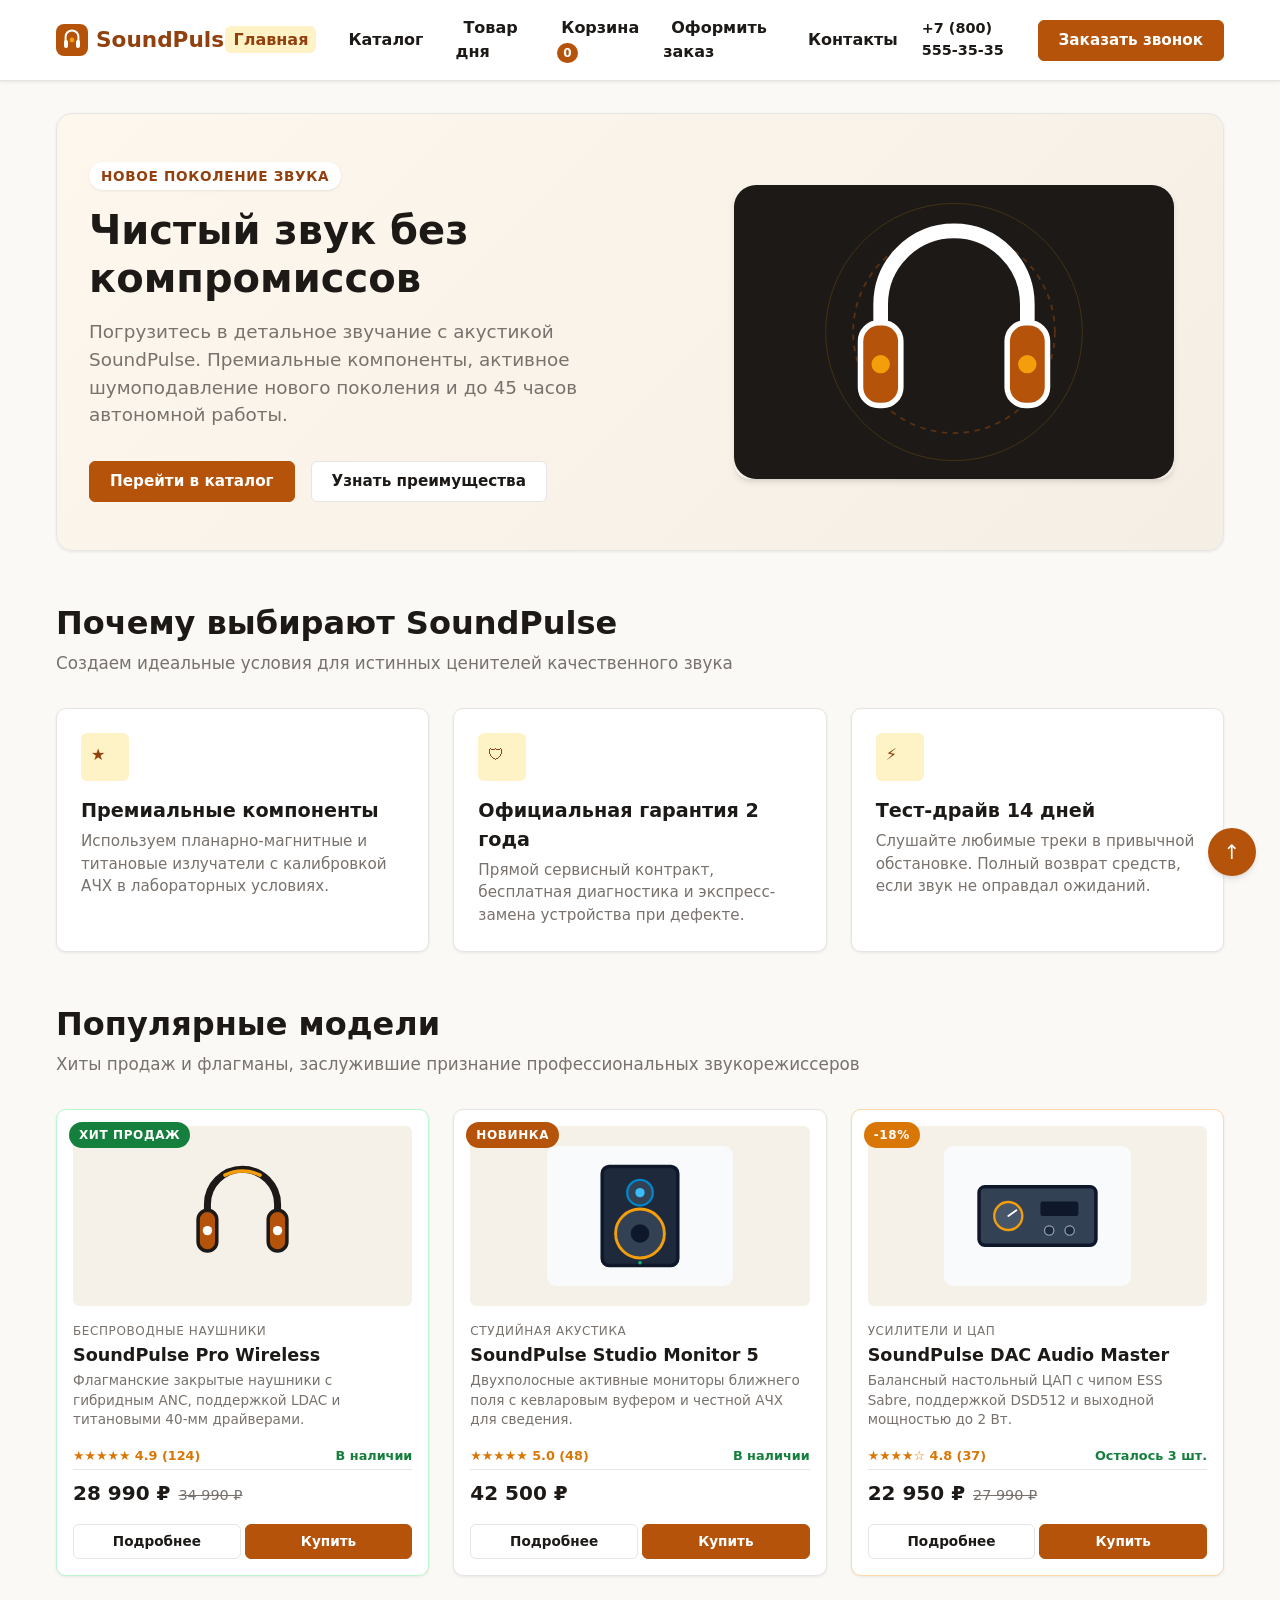
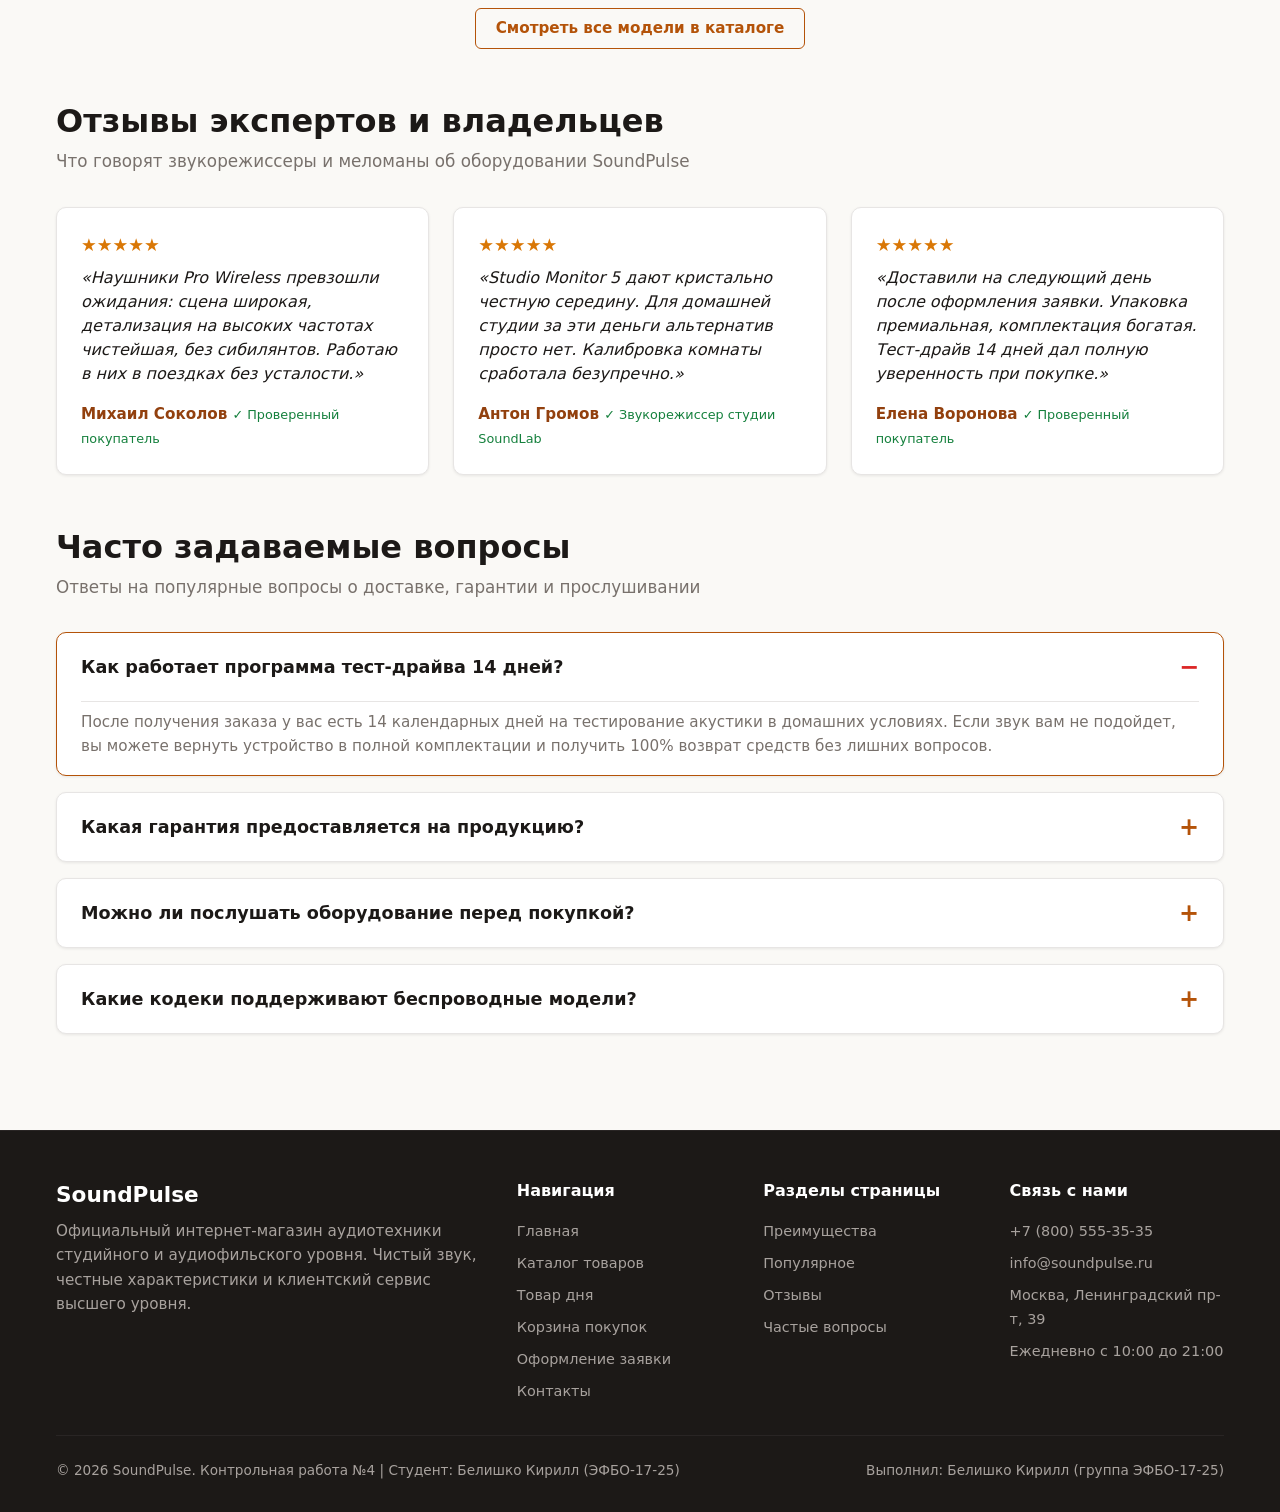
==== commit 4d81a6ff: "feat(ui): подключить шапку, мобильное меню, тосты и стили интерактивных компонентов (index.html, pro" ====
--- a/index.html
+++ b/index.html
@@ -40,7 +40,12 @@
             <a href="product.html" class="site-nav__link">Товар дня</a>
           </li>
           <li class="site-nav__item">
-            <a href="order.html" class="site-nav__link">Заказ</a>
+            <a href="cart.html" class="site-nav__link">
+              Корзина <span class="nav-cart-badge js-cart-count">0</span>
+            </a>
+          </li>
+          <li class="site-nav__item">
+            <a href="order.html" class="site-nav__link">Оформить заказ</a>
           </li>
           <li class="site-nav__item">
             <a href="contacts.html" class="site-nav__link">Контакты</a>
@@ -340,6 +345,7 @@
             <li><a href="index.html" class="site-footer__nav-link">Главная</a></li>
             <li><a href="catalog.html" class="site-footer__nav-link">Каталог товаров</a></li>
             <li><a href="product.html" class="site-footer__nav-link">Товар дня</a></li>
+                        <li><a href="cart.html" class="site-footer__nav-link">Корзина покупок</a></li>
             <li><a href="order.html" class="site-footer__nav-link">Оформление заявки</a></li>
             <li><a href="contacts.html" class="site-footer__nav-link">Контакты</a></li>
           </ul>
@@ -367,12 +373,15 @@
       </div>
 
       <div class="site-footer__bottom">
-        <p>© 2026 SoundPulse. Контрольная работа №1 по дисциплине «Фронтенд и бэкенд разработка».</p>
+        <p>© 2026 SoundPulse. Контрольная работа №4 | Студент: Белишко Кирилл (ЭФБО-17-25)</p>
         <p>Выполнил: Белишко Кирилл (группа ЭФБО-17-25)</p>
       </div>
     </div>
   </footer>
 
+    <script src="js/data.js"></script>
+  <script src="js/cart.js"></script>
+  <script src="js/modal.js"></script>
   <script src="js/main.js"></script>
 </body>
 </html>
--- a/css/style.css
+++ b/css/style.css
@@ -1206,3 +1206,353 @@
   white-space: nowrap;
 }
 
+
+/* Стили интерактивности КР №4 (Корзина, бейджи, поиск, валидация) */
+.nav-cart-badge {
+  display: inline-flex;
+  align-items: center;
+  justify-content: center;
+  min-width: 20px;
+  height: 20px;
+  padding: 0 6px;
+  background-color: var(--color-primary);
+  color: #ffffff;
+  font-size: 0.75rem;
+  font-weight: 700;
+  border-radius: var(--radius-full);
+  margin-left: 4px;
+  vertical-align: middle;
+}
+
+.cart-toast {
+  position: fixed;
+  bottom: 24px;
+  right: 24px;
+  background-color: var(--color-text);
+  color: #ffffff;
+  padding: 12px 20px;
+  border-radius: var(--radius-md);
+  box-shadow: var(--shadow-lg);
+  font-size: 0.95rem;
+  font-weight: 500;
+  z-index: 1000;
+  opacity: 0;
+  transform: translateY(20px);
+  pointer-events: none;
+  transition: opacity 0.25s ease, transform 0.25s ease;
+}
+
+.cart-toast--visible {
+  opacity: 1;
+  transform: translateY(0);
+}
+
+.catalog-toolbar {
+  margin-bottom: var(--space-lg);
+  background-color: var(--color-surface);
+  border: 1px solid var(--color-border);
+  border-radius: var(--radius-md);
+  padding: var(--space-md);
+  display: flex;
+  flex-direction: column;
+  gap: var(--space-md);
+}
+
+.catalog-search-input {
+  width: 100%;
+  padding: 10px 14px;
+  border: 1px solid var(--color-border);
+  border-radius: var(--radius-sm);
+  font-family: inherit;
+  font-size: 0.95rem;
+  outline: none;
+  transition: border-color var(--transition-fast), box-shadow var(--transition-fast);
+}
+
+.catalog-search-input:focus {
+  border-color: var(--color-primary);
+  box-shadow: 0 0 0 3px rgba(180, 83, 9, 0.15);
+}
+
+.catalog-toolbar__actions {
+  display: flex;
+  justify-content: space-between;
+  align-items: center;
+  flex-wrap: wrap;
+  gap: var(--space-sm);
+}
+
+.catalog-count {
+  font-size: 0.9rem;
+  color: var(--color-text-muted);
+  font-weight: 500;
+}
+
+.catalog-sort-select {
+  padding: 8px 12px;
+  border: 1px solid var(--color-border);
+  border-radius: var(--radius-sm);
+  font-family: inherit;
+  font-size: 0.9rem;
+  background-color: var(--color-surface);
+  color: var(--color-text);
+}
+
+.catalog-empty {
+  grid-column: 1 / -1;
+  text-align: center;
+  padding: var(--space-xxl) var(--space-md);
+  background-color: var(--color-surface);
+  border: 1px dashed var(--color-border);
+  border-radius: var(--radius-lg);
+}
+
+.catalog-empty__icon {
+  font-size: 3rem;
+  margin-bottom: var(--space-md);
+}
+
+.catalog-empty__title {
+  font-size: 1.4rem;
+  margin-bottom: var(--space-xs);
+}
+
+.catalog-empty__text {
+  color: var(--color-text-muted);
+  margin-bottom: var(--space-lg);
+}
+
+.cart-layout {
+  display: grid;
+  grid-template-columns: 1fr 340px;
+  gap: var(--space-xl);
+  align-items: start;
+}
+
+.cart-list {
+  display: flex;
+  flex-direction: column;
+  gap: var(--space-md);
+}
+
+.cart-item {
+  display: flex;
+  align-items: center;
+  gap: var(--space-md);
+  background-color: var(--color-surface);
+  border: 1px solid var(--color-border);
+  border-radius: var(--radius-md);
+  padding: var(--space-md);
+  box-shadow: var(--shadow-sm);
+}
+
+.cart-item__media {
+  flex-shrink: 0;
+  width: 72px;
+  height: 72px;
+  background-color: #f5f5f4;
+  border-radius: var(--radius-sm);
+  display: flex;
+  align-items: center;
+  justify-content: center;
+  padding: 6px;
+}
+
+.cart-item__img {
+  max-width: 100%;
+  max-height: 100%;
+  object-fit: contain;
+}
+
+.cart-item__info {
+  flex: 1;
+}
+
+.cart-item__title {
+  font-size: 1.05rem;
+  font-weight: 600;
+  margin-bottom: 4px;
+}
+
+.cart-item__single-price {
+  font-size: 0.85rem;
+  color: var(--color-text-muted);
+}
+
+.cart-item__quantity {
+  display: flex;
+  align-items: center;
+  gap: 8px;
+  border: 1px solid var(--color-border);
+  border-radius: var(--radius-sm);
+  padding: 4px 8px;
+}
+
+.cart-qty-btn {
+  background: transparent;
+  border: none;
+  font-size: 1.1rem;
+  font-weight: bold;
+  color: var(--color-text);
+  cursor: pointer;
+  width: 24px;
+  height: 24px;
+  display: flex;
+  align-items: center;
+  justify-content: center;
+}
+
+.cart-qty-val {
+  min-width: 24px;
+  text-align: center;
+  font-weight: 600;
+}
+
+.cart-item__total {
+  font-weight: 700;
+  font-size: 1.1rem;
+  min-width: 100px;
+  text-align: right;
+}
+
+.cart-item__remove {
+  background: transparent;
+  border: none;
+  color: var(--color-text-muted);
+  font-size: 1.1rem;
+  cursor: pointer;
+  padding: 6px;
+  border-radius: var(--radius-sm);
+  transition: color var(--transition-fast);
+}
+
+.cart-item__remove:hover {
+  color: var(--color-danger);
+}
+
+.cart-summary-card {
+  background-color: var(--color-surface);
+  border: 1px solid var(--color-border);
+  border-radius: var(--radius-md);
+  padding: var(--space-lg);
+  box-shadow: var(--shadow-sm);
+  position: sticky;
+  top: 90px;
+}
+
+.cart-summary-card__title {
+  font-size: 1.25rem;
+  font-weight: 700;
+  margin-bottom: var(--space-md);
+  padding-bottom: var(--space-sm);
+  border-bottom: 1px solid var(--color-border);
+}
+
+.cart-summary-row {
+  display: flex;
+  justify-content: space-between;
+  align-items: center;
+  margin-bottom: var(--space-sm);
+  font-size: 0.95rem;
+}
+
+.cart-summary-row--total {
+  margin-top: var(--space-md);
+  padding-top: var(--space-md);
+  border-top: 2px solid var(--color-border);
+  font-size: 1.2rem;
+  font-weight: 700;
+}
+
+.cart-summary-total-val {
+  color: var(--color-primary);
+}
+
+.cart-promo-form {
+  display: flex;
+  gap: 8px;
+  margin-top: var(--space-md);
+  margin-bottom: 6px;
+}
+
+.cart-promo-input {
+  flex: 1;
+  padding: 8px 10px;
+  border: 1px solid var(--color-border);
+  border-radius: var(--radius-sm);
+  font-size: 0.9rem;
+  text-transform: uppercase;
+}
+
+.cart-promo-msg {
+  font-size: 0.85rem;
+  margin-bottom: var(--space-md);
+}
+
+.cart-empty {
+  text-align: center;
+  padding: var(--space-xxl) var(--space-md);
+  background-color: var(--color-surface);
+  border: 1px dashed var(--color-border);
+  border-radius: var(--radius-lg);
+}
+
+.cart-empty__icon {
+  font-size: 3.5rem;
+  margin-bottom: var(--space-md);
+}
+
+.cart-empty__title {
+  font-size: 1.5rem;
+  margin-bottom: var(--space-xs);
+}
+
+.cart-empty__desc {
+  color: var(--color-text-muted);
+  margin-bottom: var(--space-lg);
+}
+
+.is-invalid {
+  border-color: var(--color-danger) !important;
+  background-color: #fef2f2 !important;
+}
+
+.is-valid {
+  border-color: var(--color-success) !important;
+}
+
+.form-field-error {
+  color: var(--color-danger);
+  font-size: 0.85rem;
+  margin-top: 4px;
+  font-weight: 500;
+}
+
+.form-success-banner {
+  background-color: #ecfdf5;
+  border: 1px solid #10b981;
+  border-radius: var(--radius-md);
+  padding: var(--space-lg);
+  margin-bottom: var(--space-xl);
+  color: #065f46;
+  animation: fadeIn 0.3s ease;
+}
+
+.form-success-title {
+  font-size: 1.25rem;
+  font-weight: 700;
+  margin-bottom: 6px;
+  color: #047857;
+}
+
+.form-success-desc {
+  font-size: 0.95rem;
+  line-height: 1.5;
+  margin: 0;
+}
+
+.button--success {
+  background-color: var(--color-success) !important;
+  border-color: var(--color-success) !important;
+  color: #ffffff !important;
+}
--- a/css/responsive.css
+++ b/css/responsive.css
@@ -543,3 +543,56 @@
     max-width: 1320px;
   }
 }
+
+/* 13. АДАПТИВНОСТЬ КОРЗИНЫ И ПАНЕЛИ КАТАЛОГА (КР №4) */
+@media (max-width: 859px) {
+  .cart-layout {
+    grid-template-columns: 1fr !important;
+    gap: var(--space-lg) !important;
+  }
+
+  .cart-summary-card {
+    position: static !important;
+  }
+}
+
+@media (max-width: 599px) {
+  .cart-item {
+    flex-wrap: wrap;
+    position: relative;
+    padding-bottom: var(--space-md);
+  }
+
+  .cart-item__media {
+    width: 60px;
+    height: 60px;
+  }
+
+  .cart-item__info {
+    width: calc(100% - 80px);
+  }
+
+  .cart-item__quantity {
+    margin-left: 0;
+  }
+
+  .cart-item__total {
+    margin-left: auto;
+    text-align: right;
+  }
+
+  .cart-item__remove {
+    position: absolute;
+    top: 8px;
+    right: 8px;
+  }
+
+  .catalog-toolbar__actions {
+    flex-direction: column;
+    align-items: stretch;
+  }
+
+  .catalog-sort-select {
+    width: 100%;
+  }
+}
